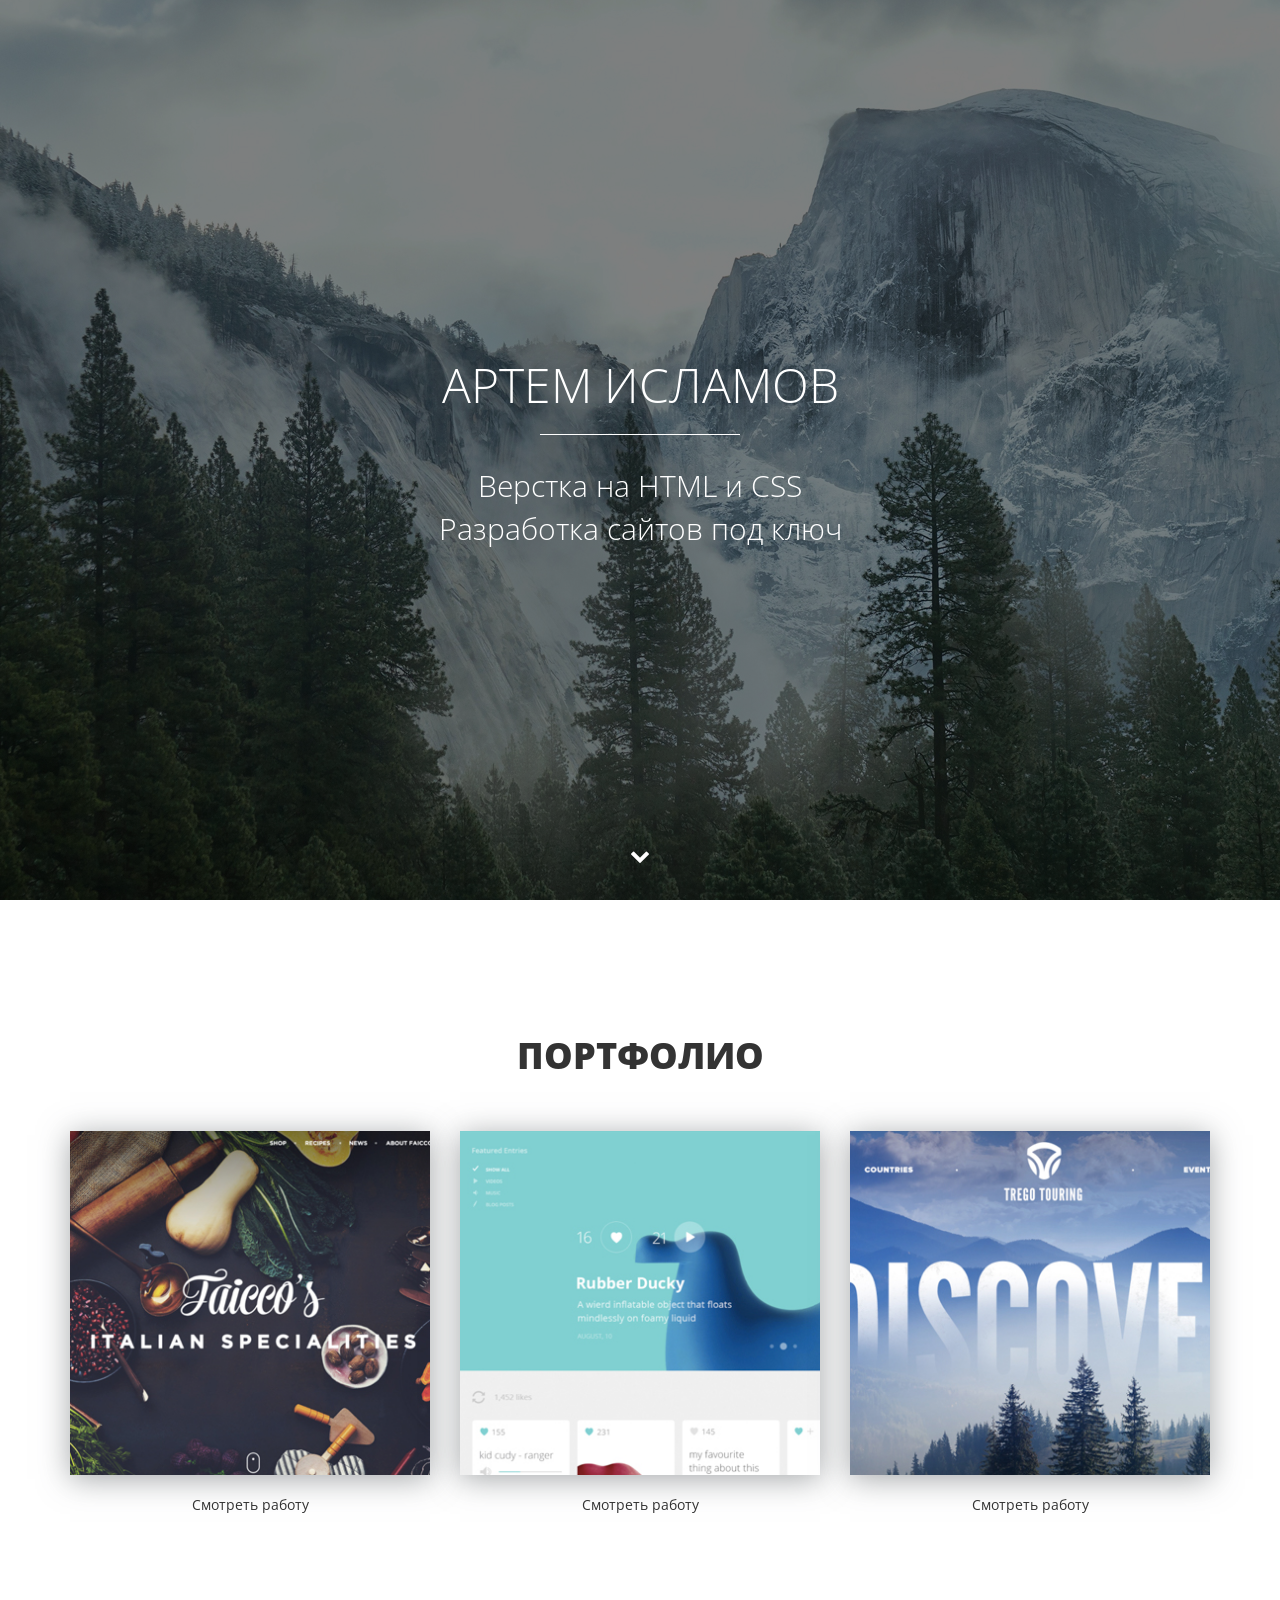
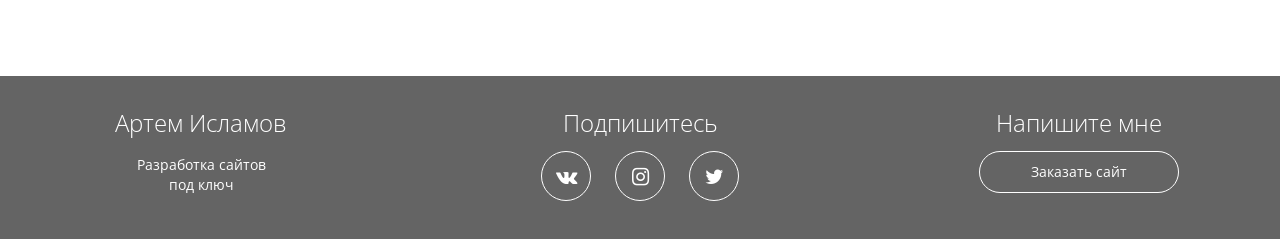
==== urokiweb/index.html @ 13ac04e7 "change brand" ====
<!DOCTYPE html>
<html lang="ru">
  <head>
    <meta charset="utf-8">
    <meta http-equiv="X-UA-Compatible" content="IE=edge">
    <meta name="viewport" content="width=device-width, initial-scale=1">
    <!-- meta для соцсетей -->
    <meta property="og:url" content="">
    <meta property="og:type" content="website">
    <meta property="og:title" content="Артем Исламов - верстка сайтов на HTML и CSS">
    <meta property="og:image" content="">
    <meta property="og:description" content="Закажите разработку сайта без посредников от 5 990 рублей">
    <meta property="og:site_name" content="Портфолио верстальщика">
    <meta property="article:author" content="Артем Исламов">
    <!-- Заголовок сайта -->
    <title>Артем Исламов - Портфолио</title>
    <link href="https://fonts.googleapis.com/css?family=Open+Sans:400,700&amp;subset=cyrillic" rel="stylesheet">
    <link href="css/bootstrap.min.css" rel="stylesheet">
    <link rel="stylesheet" href="css/fontello.css">
    <link rel="stylesheet" href="css/fontello-embedded.css">
    <link href="css/style.css" rel="stylesheet">
    <!-- Фавиконка -->
    <link rel="shortcut icon" type="image/x-icon" href="favicon.ico">
    <!--[if lt IE 9]>
      <script src="https://oss.maxcdn.com/html5shiv/3.7.3/html5shiv.min.js"></script>
      <script src="https://oss.maxcdn.com/respond/1.4.2/respond.min.js"></script>
    <![endif]-->
  </head>
  <body>
			
			<div class="main">
			<div class="main-overlay"></div>
				<div class="wrapper">
					<div class="main-header">
						<h1>Артем Исламов </h1>
						<div class="main-line"></div>
						<p>Верстка на HTML и CSS <br>Разработка сайтов под ключ</p>
					</div>
				</div>
				<a class="main-down" href="#"><i class="icon-down"></i></a>
			</div> 

			<div class="portfolio">
				<div class="container">
					<h2 class="section-header">Портфолио</h2>
					<div class="row">
						<div class="col-md-4">
							<div class="portfolio-block">
							<img src="img/portfolio/1.jpg" alt="Работа №1">
							<a data-toggle="modal" data-work='work-1' href="#work">Смотреть работу</a>
							</div>
						</div>
						<div class="col-md-4">
							<div class="portfolio-block">
							<img src="img/portfolio/2.jpg" alt="Работа №2">
							<a data-toggle="modal" data-work='work-2' href="#work">Смотреть работу</a>
							</div>
						</div>
						<div class="col-md-4">
							<div class="portfolio-block">
							<img src="img/portfolio/3.jpg" alt="Работа №3">
							<a data-toggle="modal" data-work='work-3' href="#work">Смотреть работу</a>
							</div>
						</div>
					</div>
				</div>
			</div>   

			<div class="footer">
				<div class="container">
					<div class="row">
						<div class="col-md-3">
							<strong>Артем Исламов</strong>
							<p>Разработка сайтов <br>под ключ</p>
						</div>
						<div class="col-md-6">
							<strong>Подпишитесь</strong>
							<div class="social-links">
								<a href="#"><i class="icon-vk"></i></a>
								<a href="#"><i class="icon-instagram"></i></a>
								<a href="#"><i class="icon-twitter"></i></a>
							</div>
						</div>
						<div class="col-md-3">
							<strong>Напишите мне</strong>
							<a href="https://vk.me/aislam23" class="offer-btn">Заказать сайт</a>
						</div>
					</div>
				</div>
			</div>

			<!-- Всплывающие окна -->
			<div class="modal fade" id="work" role="dialog">
			  <div class="modal-dialog" role="document">
			    <div class="modal-content">
			      <div class="modal-header">
			        <button type="button" class="close" data-dismiss="modal" aria-label="Close"><span aria-hidden="true">&times;</span></button>
			        <h4 class="modal-title">Описание проекта</h4>
			      </div>
			      <div class="modal-body">
			        
			      </div>
			    </div>
			  </div>
			</div>

    <!-- jQuery (necessary for Bootstrap's JavaScript plugins) -->
    <script src="https://ajax.googleapis.com/ajax/libs/jquery/1.12.4/jquery.min.js"></script>
    <script src="js/bootstrap.min.js"></script>
    <script>
    	$(function() {
    		var link = $('a[data-toggle="modal"]');
    		link.on('click', function(event) {
    			var work = $(this).attr('data-work');
    			var modal = $('.modal');
    			modal.find('.modal-body').load(work+'.html');
    		});
    	});
    </script>
  </body>
</html>
---- urokiweb/css/fontello.css ----
@font-face {
  font-family: 'fontello';
  src: url('../font/fontello.eot?32380751');
  src: url('../font/fontello.eot?32380751#iefix') format('embedded-opentype'),
       url('../font/fontello.woff2?32380751') format('woff2'),
       url('../font/fontello.woff?32380751') format('woff'),
       url('../font/fontello.ttf?32380751') format('truetype'),
       url('../font/fontello.svg?32380751#fontello') format('svg');
  font-weight: normal;
  font-style: normal;
}
/* Chrome hack: SVG is rendered more smooth in Windozze. 100% magic, uncomment if you need it. */
/* Note, that will break hinting! In other OS-es font will be not as sharp as it could be */
/*
@media screen and (-webkit-min-device-pixel-ratio:0) {
  @font-face {
    font-family: 'fontello';
    src: url('../font/fontello.svg?32380751#fontello') format('svg');
  }
}
*/
 
 [class^="icon-"]:before, [class*=" icon-"]:before {
  font-family: "fontello";
  font-style: normal;
  font-weight: normal;
  speak: none;
 
  display: inline-block;
  text-decoration: inherit;
  width: 1em;
  margin-right: .2em;
  text-align: center;
  /* opacity: .8; */
 
  /* For safety - reset parent styles, that can break glyph codes*/
  font-variant: normal;
  text-transform: none;
 
  /* fix buttons height, for twitter bootstrap */
  line-height: 1em;
 
  /* Animation center compensation - margins should be symmetric */
  /* remove if not needed */
  margin-left: .2em;
 
  /* you can be more comfortable with increased icons size */
  /* font-size: 120%; */
 
  /* Font smoothing. That was taken from TWBS */
  -webkit-font-smoothing: antialiased;
  -moz-osx-font-smoothing: grayscale;
 
  /* Uncomment for 3D effect */
  /* text-shadow: 1px 1px 1px rgba(127, 127, 127, 0.3); */
}
 
.icon-down:before { content: '\e800'; } /* '' */
.icon-twitter:before { content: '\f099'; } /* '' */
.icon-instagram:before { content: '\f16d'; } /* '' */
.icon-vk:before { content: '\f189'; } /* '' */
---- urokiweb/css/fontello-embedded.css ----
@font-face {
  font-family: 'fontello';
  src: url('../font/fontello.eot?97182324');
  src: url('../font/fontello.eot?97182324#iefix') format('embedded-opentype'),
       url('../font/fontello.svg?97182324#fontello') format('svg');
  font-weight: normal;
  font-style: normal;
}
@font-face {
  font-family: 'fontello';
  src: url('[data-uri]') format('woff'),
       url('[data-uri]') format('truetype');
}
/* Chrome hack: SVG is rendered more smooth in Windozze. 100% magic, uncomment if you need it. */
/* Note, that will break hinting! In other OS-es font will be not as sharp as it could be */
/*
@media screen and (-webkit-min-device-pixel-ratio:0) {
  @font-face {
    font-family: 'fontello';
    src: url('../font/fontello.svg?97182324#fontello') format('svg');
  }
}
*/
 
 [class^="icon-"]:before, [class*=" icon-"]:before {
  font-family: "fontello";
  font-style: normal;
  font-weight: normal;
  speak: none;
 
  display: inline-block;
  text-decoration: inherit;
  width: 1em;
  margin-right: .2em;
  text-align: center;
  /* opacity: .8; */
 
  /* For safety - reset parent styles, that can break glyph codes*/
  font-variant: normal;
  text-transform: none;
     
  /* fix buttons height, for twitter bootstrap */
  line-height: 1em;
 
  /* Animation center compensation - margins should be symmetric */
  /* remove if not needed */
  margin-left: .2em;
 
  /* you can be more comfortable with increased icons size */
  /* font-size: 120%; */
 
  /* Uncomment for 3D effect */
  /* text-shadow: 1px 1px 1px rgba(127, 127, 127, 0.3); */
}
.icon-down:before { content: '\e800'; } /* '' */
.icon-twitter:before { content: '\f099'; } /* '' */
.icon-instagram:before { content: '\f16d'; } /* '' */
.icon-vk:before { content: '\f189'; } /* '' */
---- urokiweb/css/style.css ----
body {
	font-family: 'Open Sans', sans-serif;
}
html {
	font-size: 10px;
}
a:active, a:visited, a:focus {
	text-decoration: none;
	outline: none;
}
.wrapper {
	display:table-cell;
	vertical-align:middle;
}
.main {
	position: relative;
	display:table;
	width: 100%;
	text-align: center;
	color: #fff;
	height: 100vh;
	background: #000 url(../img/main-bg.jpg) center center no-repeat;
}
.main-overlay {
	position: absolute;
	z-index: 1;
	width: 100%;
	height: 100%;
	background-color: rgba(0,0,0,0.5);
}
.main h1 {
	margin-bottom: 1.4rem;
	font-weight: 300;
	text-transform: uppercase;
	font-size: 4.8rem;
}
.main p {
	font-size: 3rem;
	font-weight: 300;
}
.main-header {
	position: relative;
	z-index: 2;
}
.main-line {
	width: 200px;
	height: 1px;
	background-color: #fff;
	margin: 0 auto;
}
.main-down {
	position: absolute;
	color: #fff;
	z-index: 4;
	bottom: 2rem;
	display: inline-block;
	font-size: 2rem;
	width: 50px;
	height: 50px;
	border-radius: 50%;
	border: 1px solid transparent;
	line-height: 50px;
	left: 50%;
	margin-left: -25px;
	transition: 0.2s;
}
.main-down:hover {
	color: #fff;
	border-color: #fff;
}
/*Секция с портфолио*/
.portfolio {
	padding: 10rem 0px;
	text-align: center;
}
.section-header {
	text-transform: uppercase;
	font-weight: 800;
	font-size: 3.6rem;
	margin-bottom: 5rem;
}
.portfolio img {
	width: 100%;
	max-width: 360px;
	box-shadow: 0px 4px 29px 0px rgba(87, 92, 97, 0.54);
}
.portfolio a {
	display: block;
	margin: 2rem auto 6rem;
	color: #333;
	width: 17rem;
	border-bottom: 1px solid transparent;
}
.portfolio a:hover {
	text-decoration: none;
	border-bottom: 1px dotted #333;
}
/*Секция - подвал*/
.footer {
	background-color: #646464;
	color: #fff;
	text-align: center;
	padding: 3rem 0;
}
.footer strong {
	font-weight: 300;
	font-size: 2.4rem;
}
.social-links {
	margin-top: 1rem;
}
.social-links a {
	width: 5rem;
	height: 5rem;
	line-height: 5rem;
	display: inline-block;
	color: #fff;
	border: solid 1px #fff;
	border-radius: 50%;
	margin-left: 1rem;
	margin-right: 1rem;
	font-size: 2rem;
	transition: 0.2s;
}
.social-links a:hover {
	background-color: #fff;
	color: #646464;
}
.offer-btn {
	display: block;
	width: 80%;
	max-width: 200px;
	margin: 1rem auto;
	border: 1px solid #fff;
	padding-top: 1rem;
	padding-bottom: 1rem;
	color: #fff;
	border-radius: 100px;
	transition: 0.2s;
}
.offer-btn:hover {
	text-decoration: none;
	background-color: #fff;
	color: #646464;
}
.modal img {
	width: 100%;
}
.modal-title {
	font-weight: 800;
	font-size: 2rem;
}
.close {
	background-color: transparent;
	border: none;
	font-size: 2.5rem;
	position: absolute;
	right: 2rem;
	top: 1rem;
}
.modal-btn {
	display: inline-block;
	color: #333;
	border: 1px solid #333;
	padding: 10px 20px;
	border-radius: 5px;
}
.modal-btn:hover {
	background-color: #333;
	color: #fff;
	text-decoration: none;
}
@media (min-width: 0px) and (max-width: 767px) {
	html {
		font-size: 7px;
	}
	.footer strong {
		margin: 3rem 0 2rem;
		display: inline-block;
	}
	.social-links a {
		font-size: 1.5rem;
	}
}

@media (min-width: 768px) and (max-width: 991px) {
	.footer strong {
		margin: 3rem 0 2rem;
		display: inline-block;
	}
}
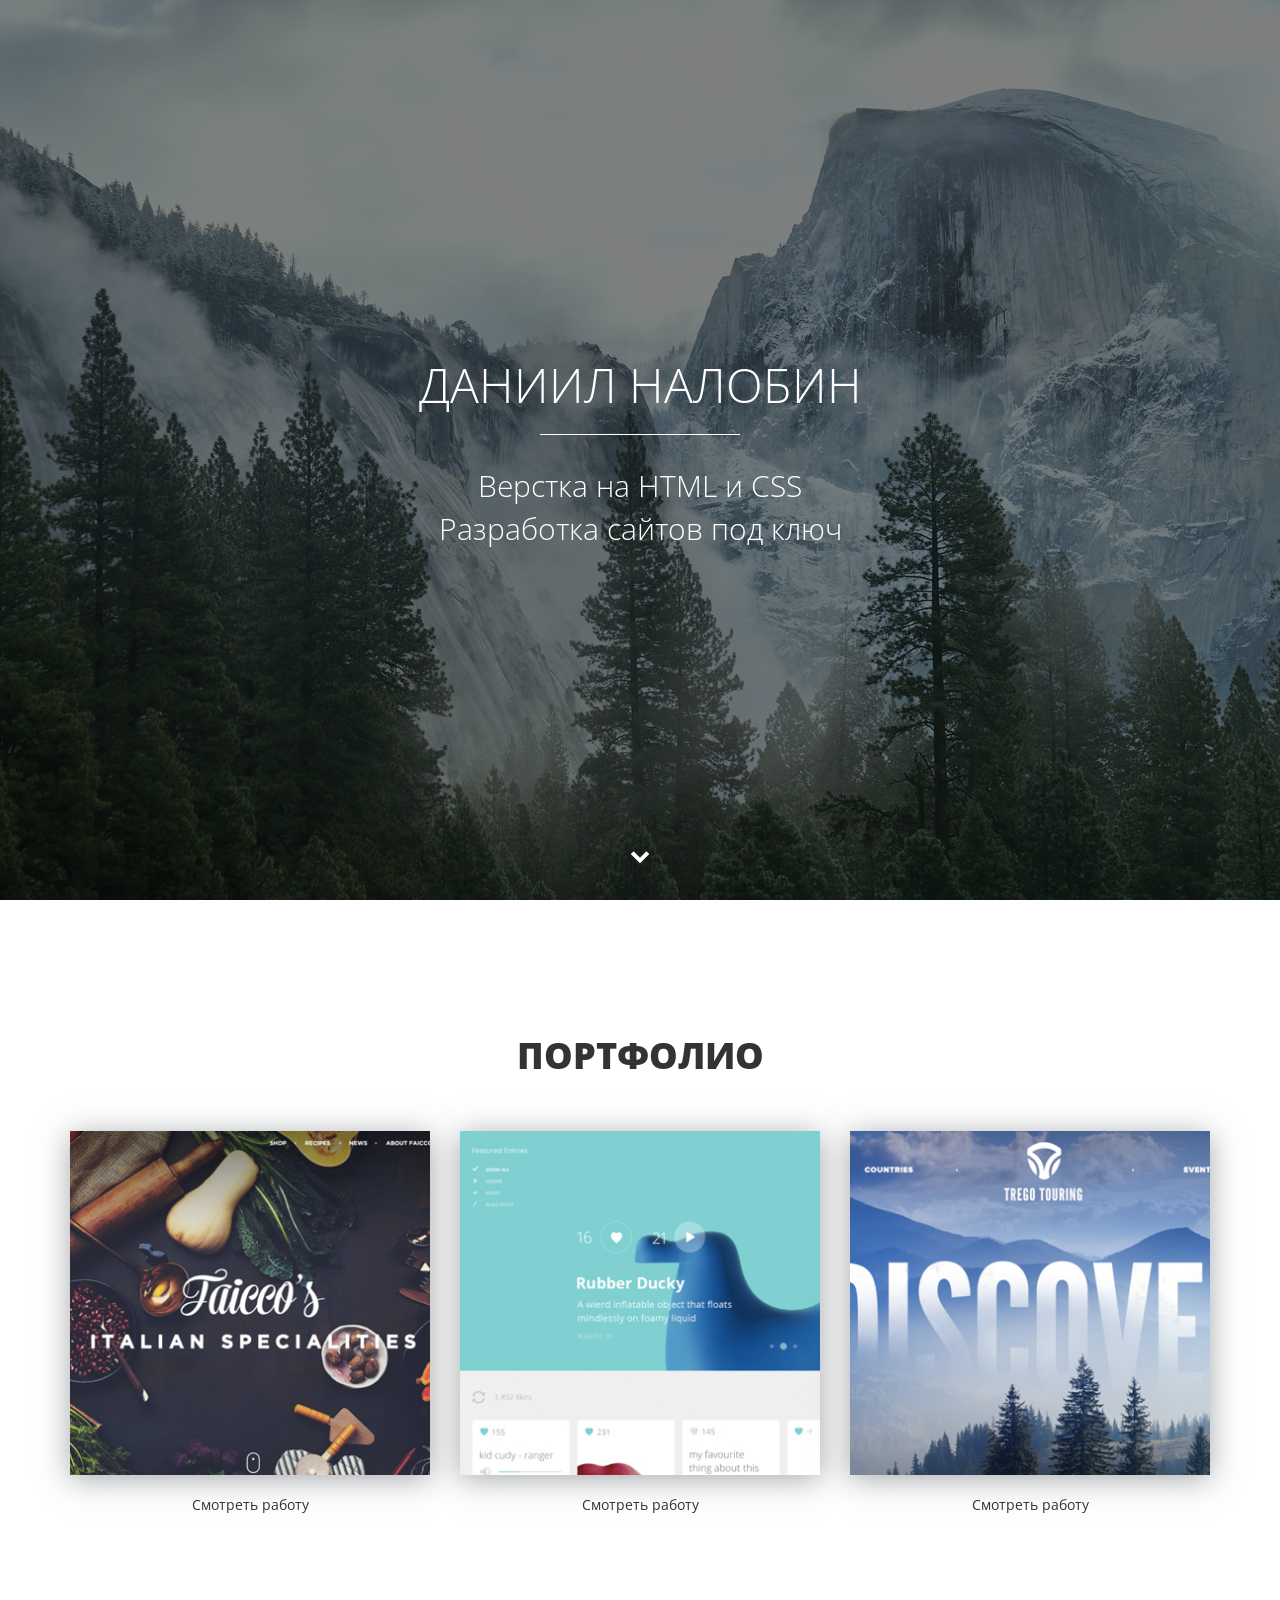
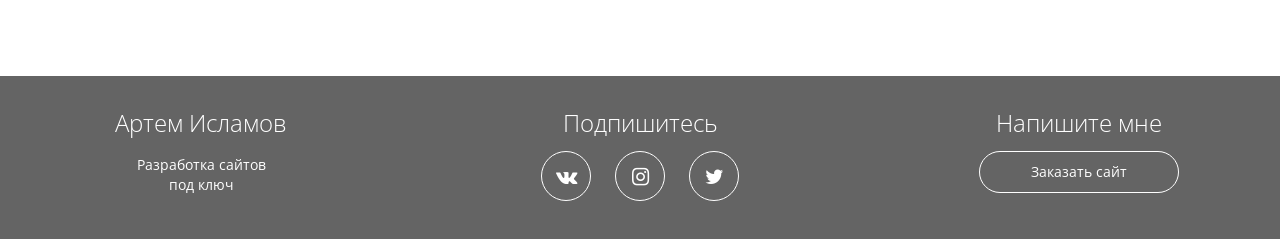
==== commit 60a9aa95: "change brand" ====
--- a/urokiweb/index.html
+++ b/urokiweb/index.html
@@ -7,13 +7,13 @@
     <!-- meta для соцсетей -->
     <meta property="og:url" content="">
     <meta property="og:type" content="website">
-    <meta property="og:title" content="Артем Исламов - верстка сайтов на HTML и CSS">
+    <meta property="og:title" content="Даниил Налобин - верстка сайтов на HTML и CSS">
     <meta property="og:image" content="">
     <meta property="og:description" content="Закажите разработку сайта без посредников от 5 990 рублей">
     <meta property="og:site_name" content="Портфолио верстальщика">
-    <meta property="article:author" content="Артем Исламов">
+    <meta property="article:author" content="Даниил Налобин">
     <!-- Заголовок сайта -->
-    <title>Артем Исламов - Портфолио</title>
+    <title>Даниил Налобин - Портфолио</title>
     <link href="https://fonts.googleapis.com/css?family=Open+Sans:400,700&amp;subset=cyrillic" rel="stylesheet">
     <link href="css/bootstrap.min.css" rel="stylesheet">
     <link rel="stylesheet" href="css/fontello.css">
@@ -32,7 +32,7 @@
 			<div class="main-overlay"></div>
 				<div class="wrapper">
 					<div class="main-header">
-						<h1>Артем Исламов </h1>
+						<h1>Даниил Налобин </h1>
 						<div class="main-line"></div>
 						<p>Верстка на HTML и CSS <br>Разработка сайтов под ключ</p>
 					</div>
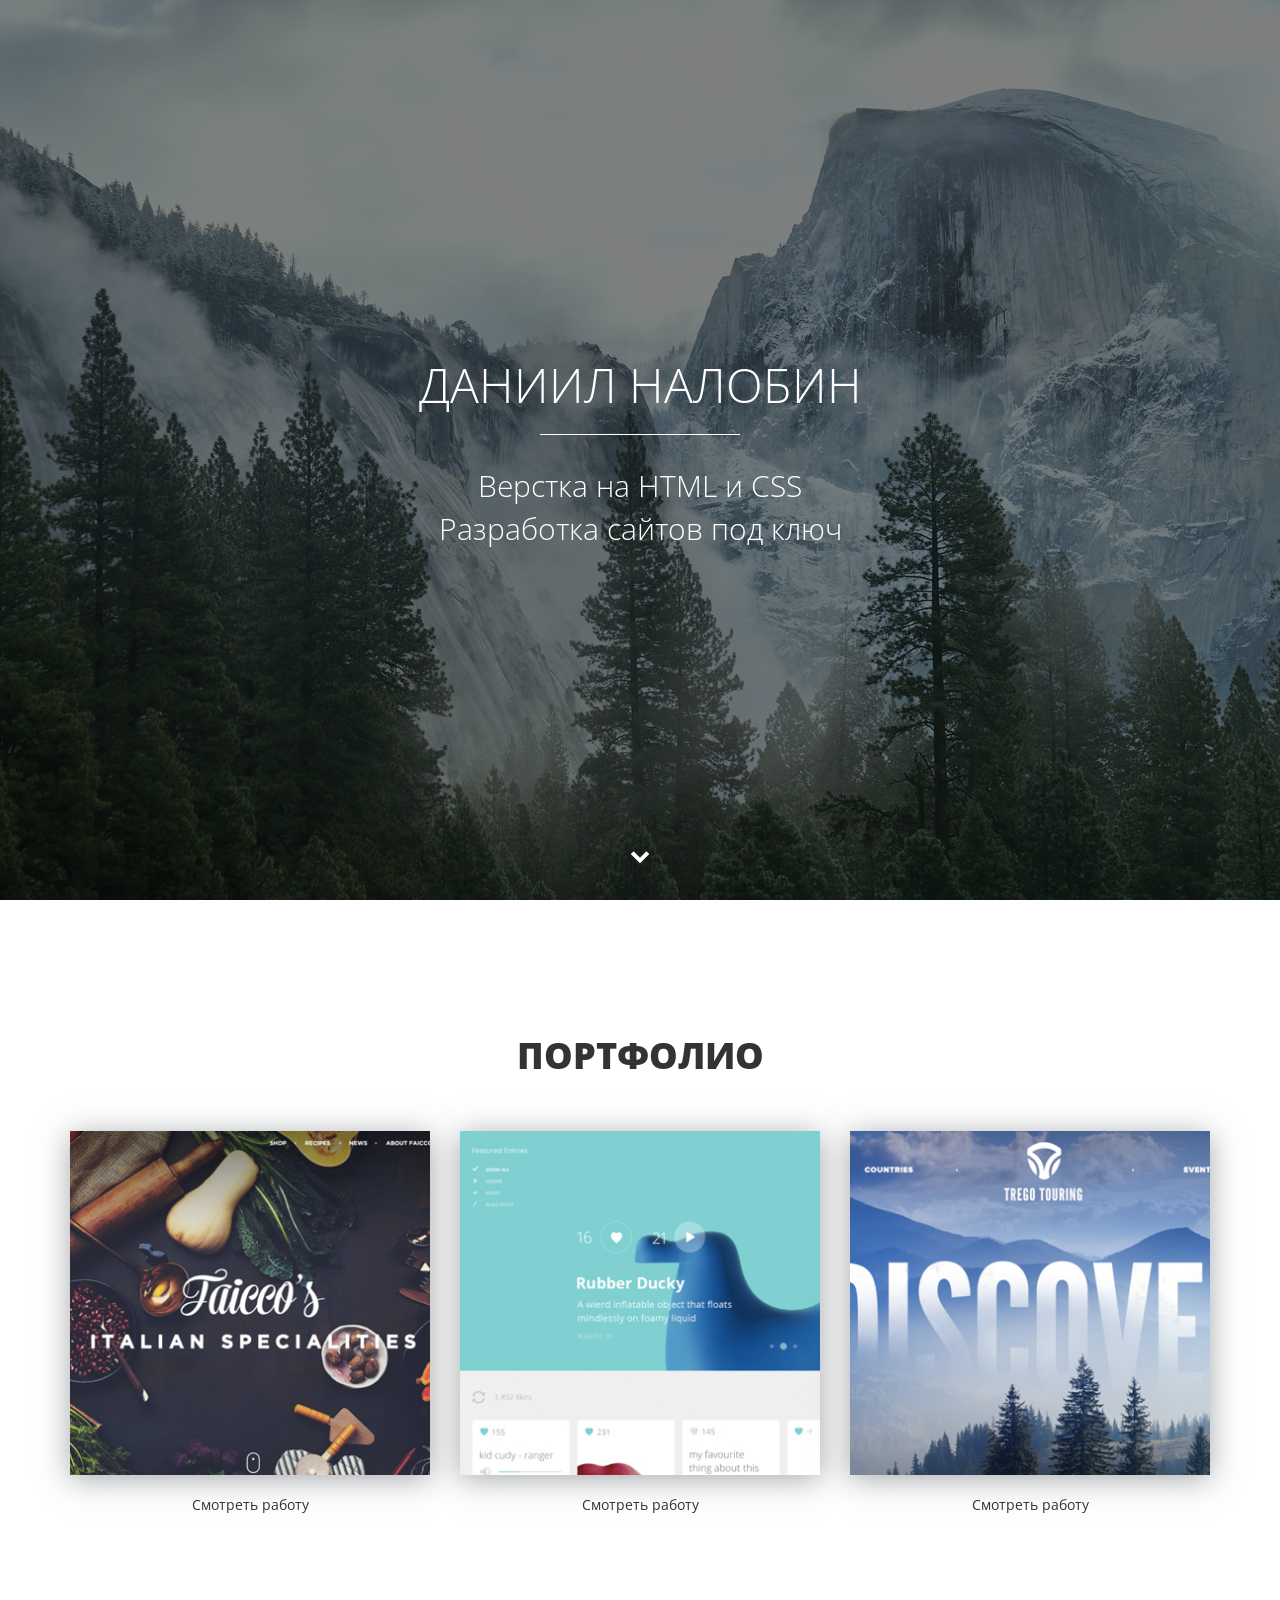
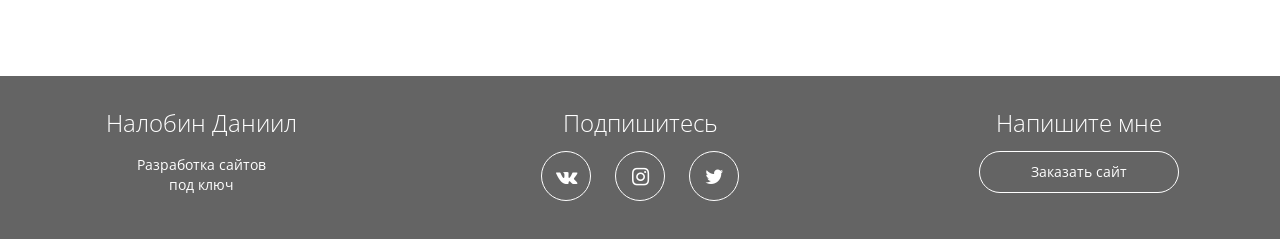
==== commit da670111: "change brand" ====
--- a/urokiweb/index.html
+++ b/urokiweb/index.html
@@ -70,7 +70,7 @@
 				<div class="container">
 					<div class="row">
 						<div class="col-md-3">
-							<strong>Артем Исламов</strong>
+							<strong>Налобин Даниил</strong>
 							<p>Разработка сайтов <br>под ключ</p>
 						</div>
 						<div class="col-md-6">
@@ -83,7 +83,7 @@
 						</div>
 						<div class="col-md-3">
 							<strong>Напишите мне</strong>
-							<a href="https://vk.me/aislam23" class="offer-btn">Заказать сайт</a>
+							<a href="https://vk.me/daniilnalobinjuniorwebdev" class="offer-btn">Заказать сайт</a>
 						</div>
 					</div>
 				</div>
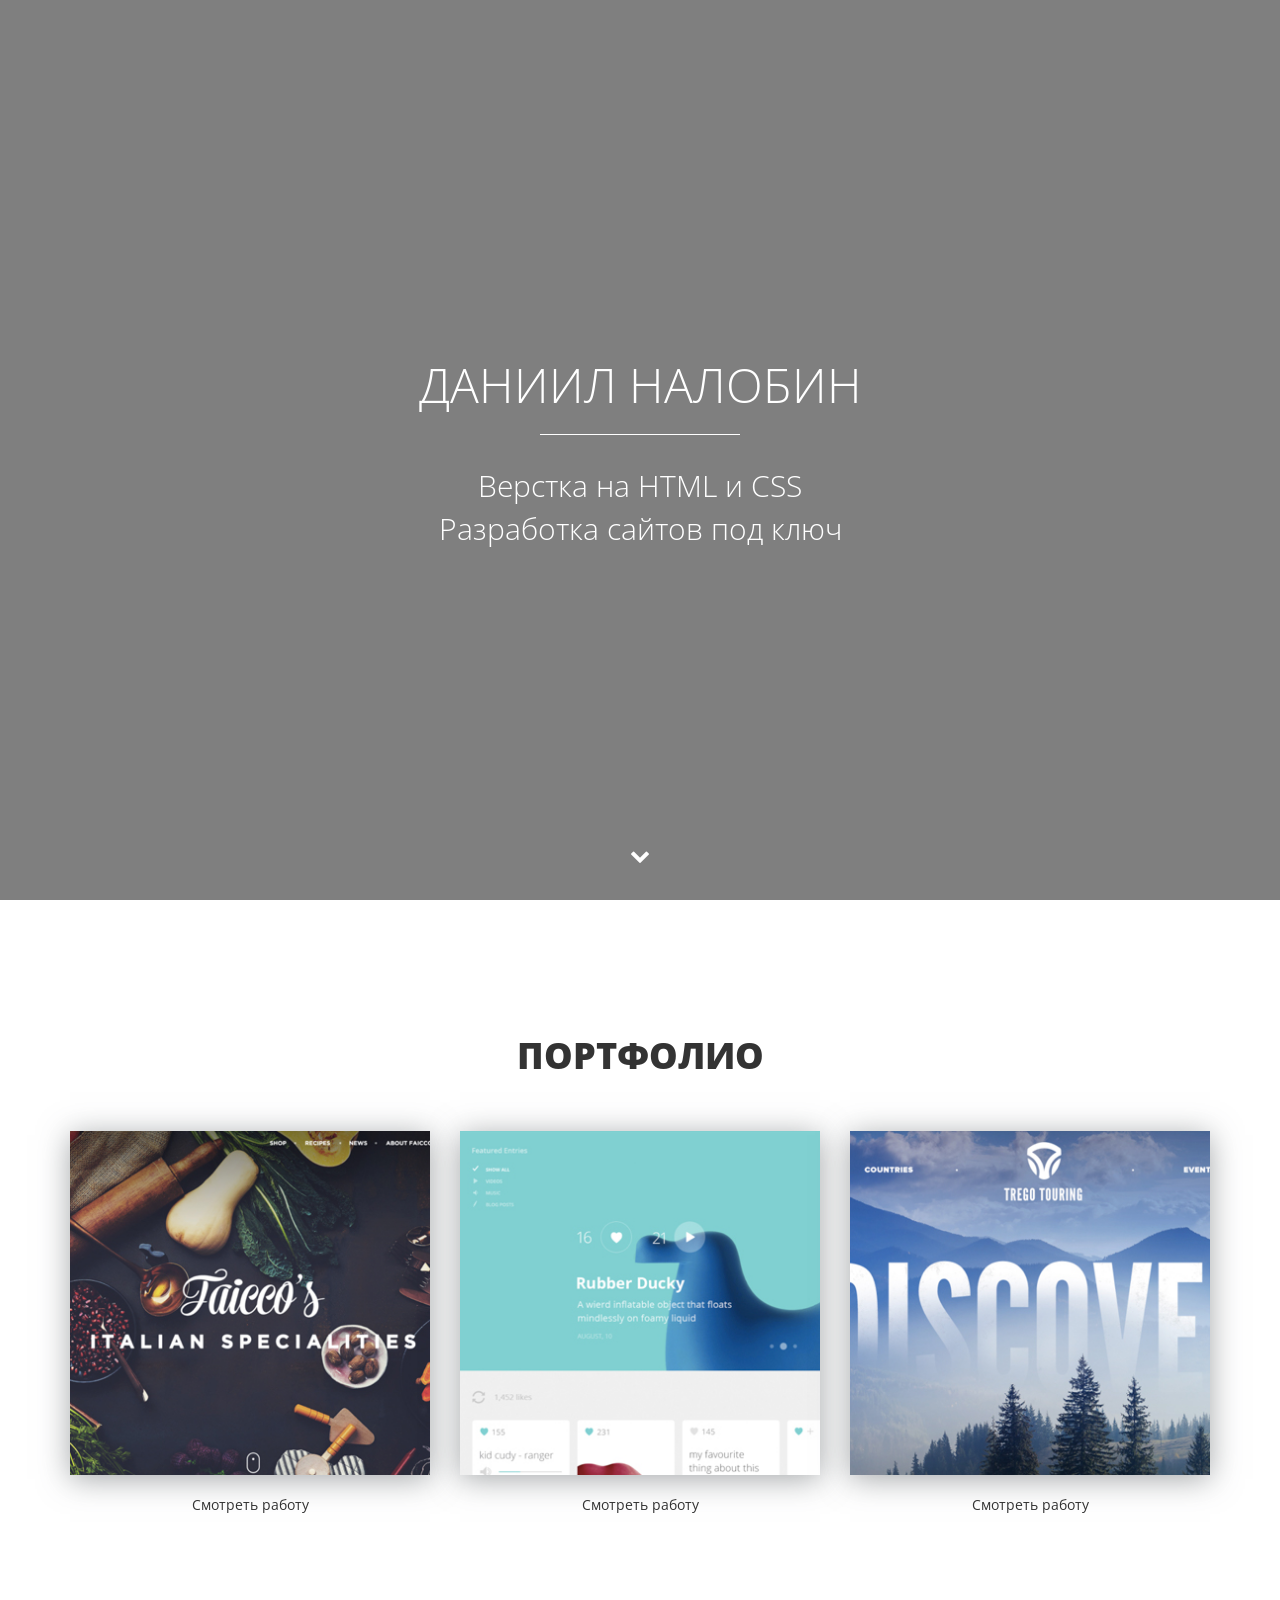
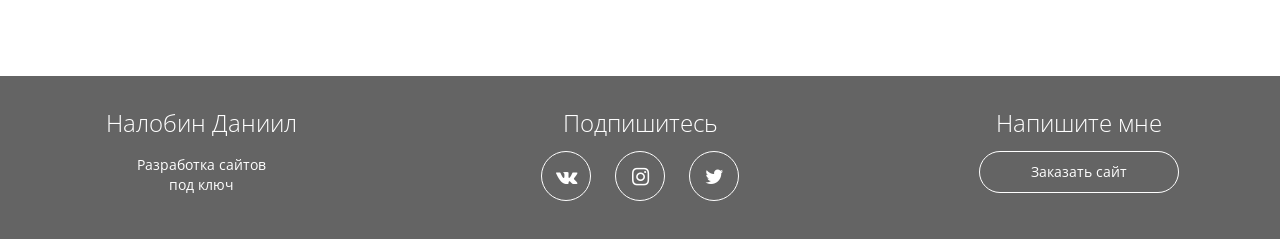
==== commit cd845309: "change brand" ====
--- a/urokiweb/index.html
+++ b/urokiweb/index.html
@@ -28,7 +28,7 @@
   </head>
   <body>
 			
-			<div class="main">
+			<div class="main parallax-window" data-parallax="scroll" data-image-src="img/main-bg.jpg">
 			<div class="main-overlay"></div>
 				<div class="wrapper">
 					<div class="main-header">
@@ -107,6 +107,7 @@
     <!-- jQuery (necessary for Bootstrap's JavaScript plugins) -->
     <script src="https://ajax.googleapis.com/ajax/libs/jquery/1.12.4/jquery.min.js"></script>
     <script src="js/bootstrap.min.js"></script>
+    <script src="js/parallax.min.js"></script>
     <script>
     	$(function() {
     		var link = $('a[data-toggle="modal"]');
--- a/urokiweb/css/style.css
+++ b/urokiweb/css/style.css
@@ -19,7 +19,7 @@
 	text-align: center;
 	color: #fff;
 	height: 100vh;
-	background: #000 url(../img/main-bg.jpg) center center no-repeat;
+/*	background: #000 url(../img/main-bg.jpg) center center no-repeat; */
 }
 .main-overlay {
 	position: absolute;
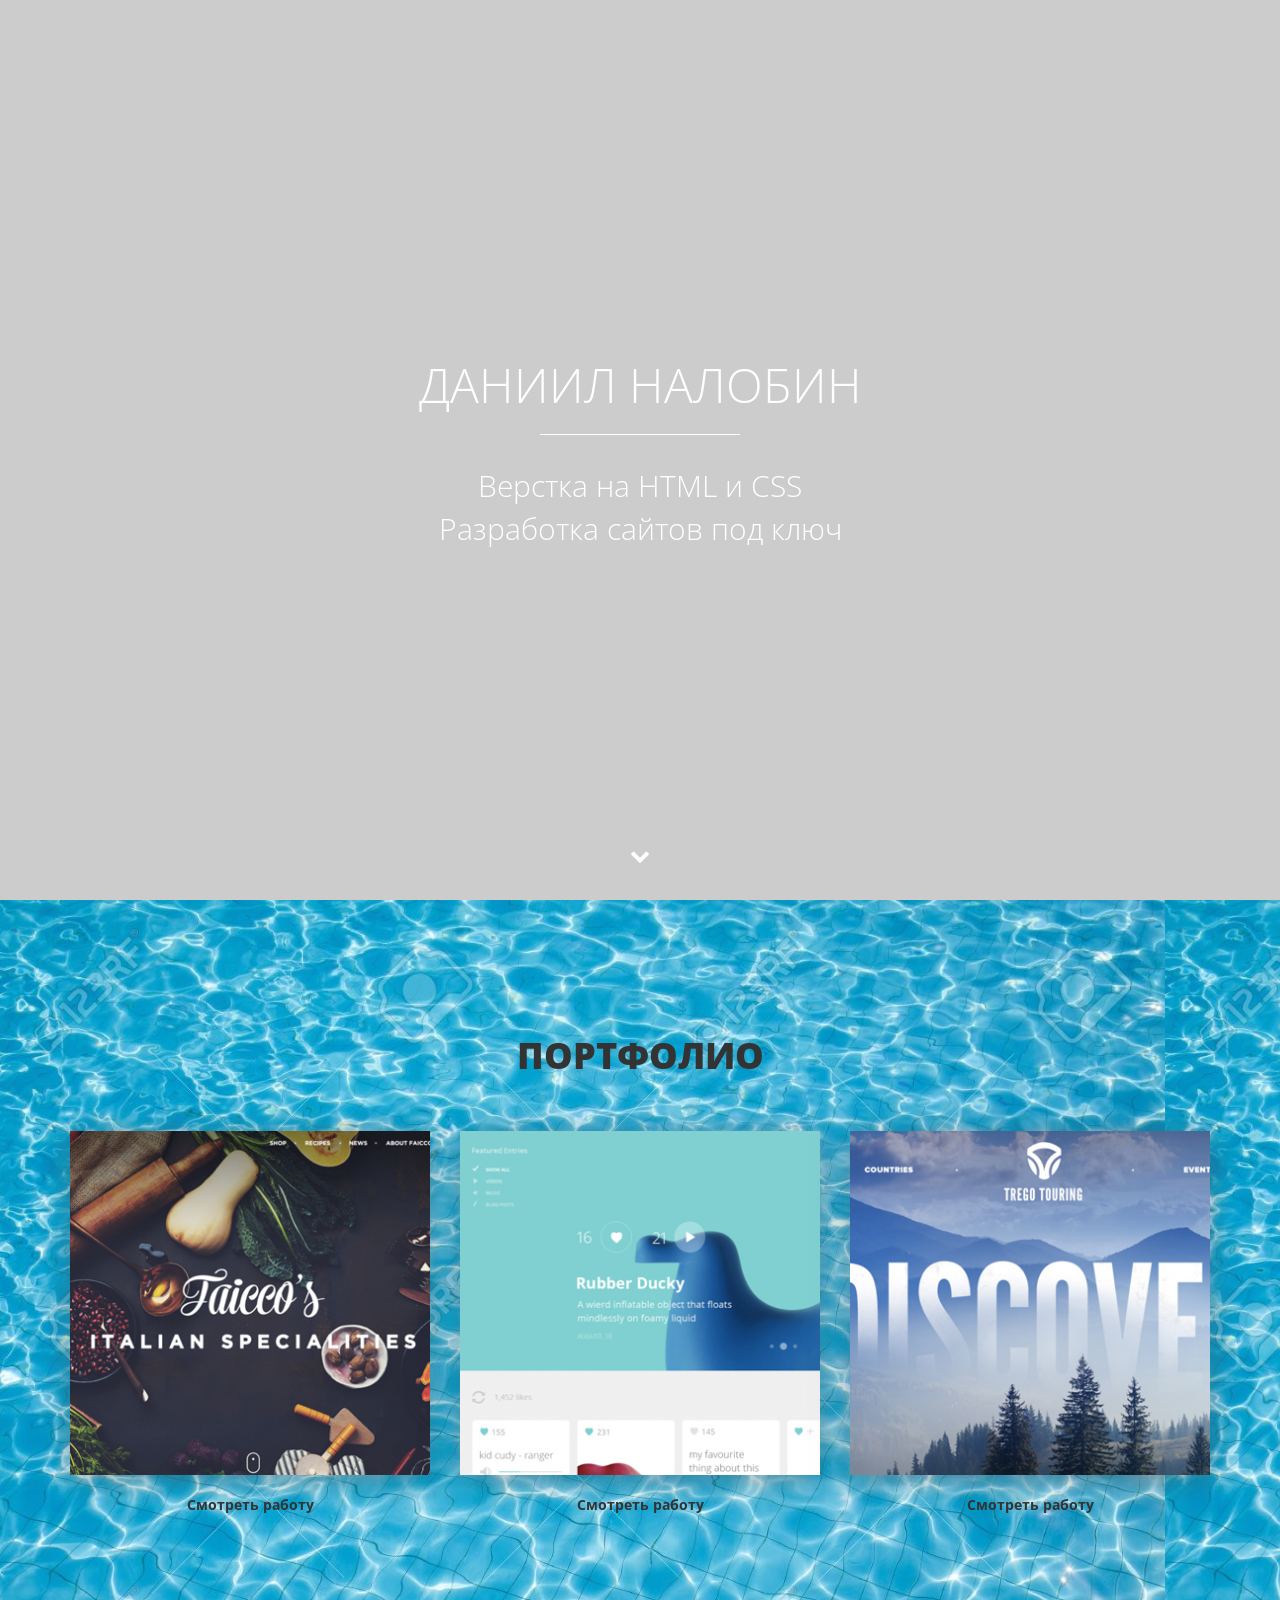
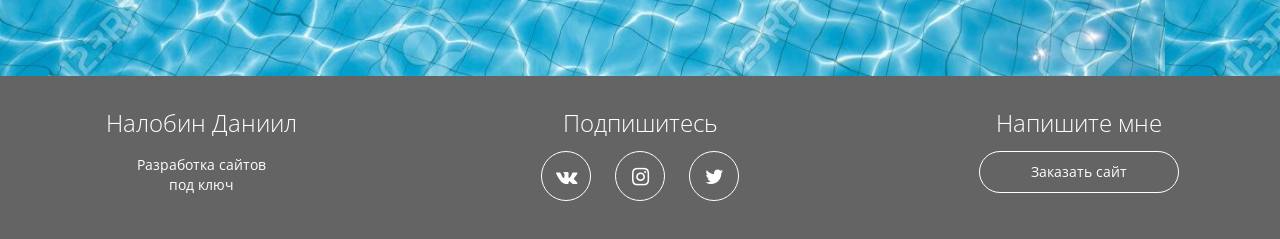
==== commit f29a8ad6: "change brand" ====
--- a/urokiweb/index.html
+++ b/urokiweb/index.html
@@ -20,7 +20,7 @@
     <link rel="stylesheet" href="css/fontello-embedded.css">
     <link href="css/style.css" rel="stylesheet">
     <!-- Фавиконка -->
-    <link rel="shortcut icon" type="image/x-icon" href="favicon.ico">
+    <link rel="shortcut icon" type="image/x-icon" href="img/folder.png">
     <!--[if lt IE 9]>
       <script src="https://oss.maxcdn.com/html5shiv/3.7.3/html5shiv.min.js"></script>
       <script src="https://oss.maxcdn.com/respond/1.4.2/respond.min.js"></script>
@@ -67,6 +67,7 @@
 			</div>   
 
 			<div class="footer">
+			
 				<div class="container">
 					<div class="row">
 						<div class="col-md-3">
--- a/urokiweb/css/style.css
+++ b/urokiweb/css/style.css
@@ -26,7 +26,7 @@
 	z-index: 1;
 	width: 100%;
 	height: 100%;
-	background-color: rgba(0,0,0,0.5);
+	background-color: rgba(0,0,0,0.2);
 }
 .main h1 {
 	margin-bottom: 1.4rem;
@@ -69,7 +69,10 @@
 	border-color: #fff;
 }
 /*Секция с портфолио*/
+
 .portfolio {
+	background-image: url(../img/section_bg.jpg);
+	background-size: contain;
 	padding: 10rem 0px;
 	text-align: center;
 }
@@ -85,6 +88,7 @@
 	box-shadow: 0px 4px 29px 0px rgba(87, 92, 97, 0.54);
 }
 .portfolio a {
+	font-weight: bold;
 	display: block;
 	margin: 2rem auto 6rem;
 	color: #333;
